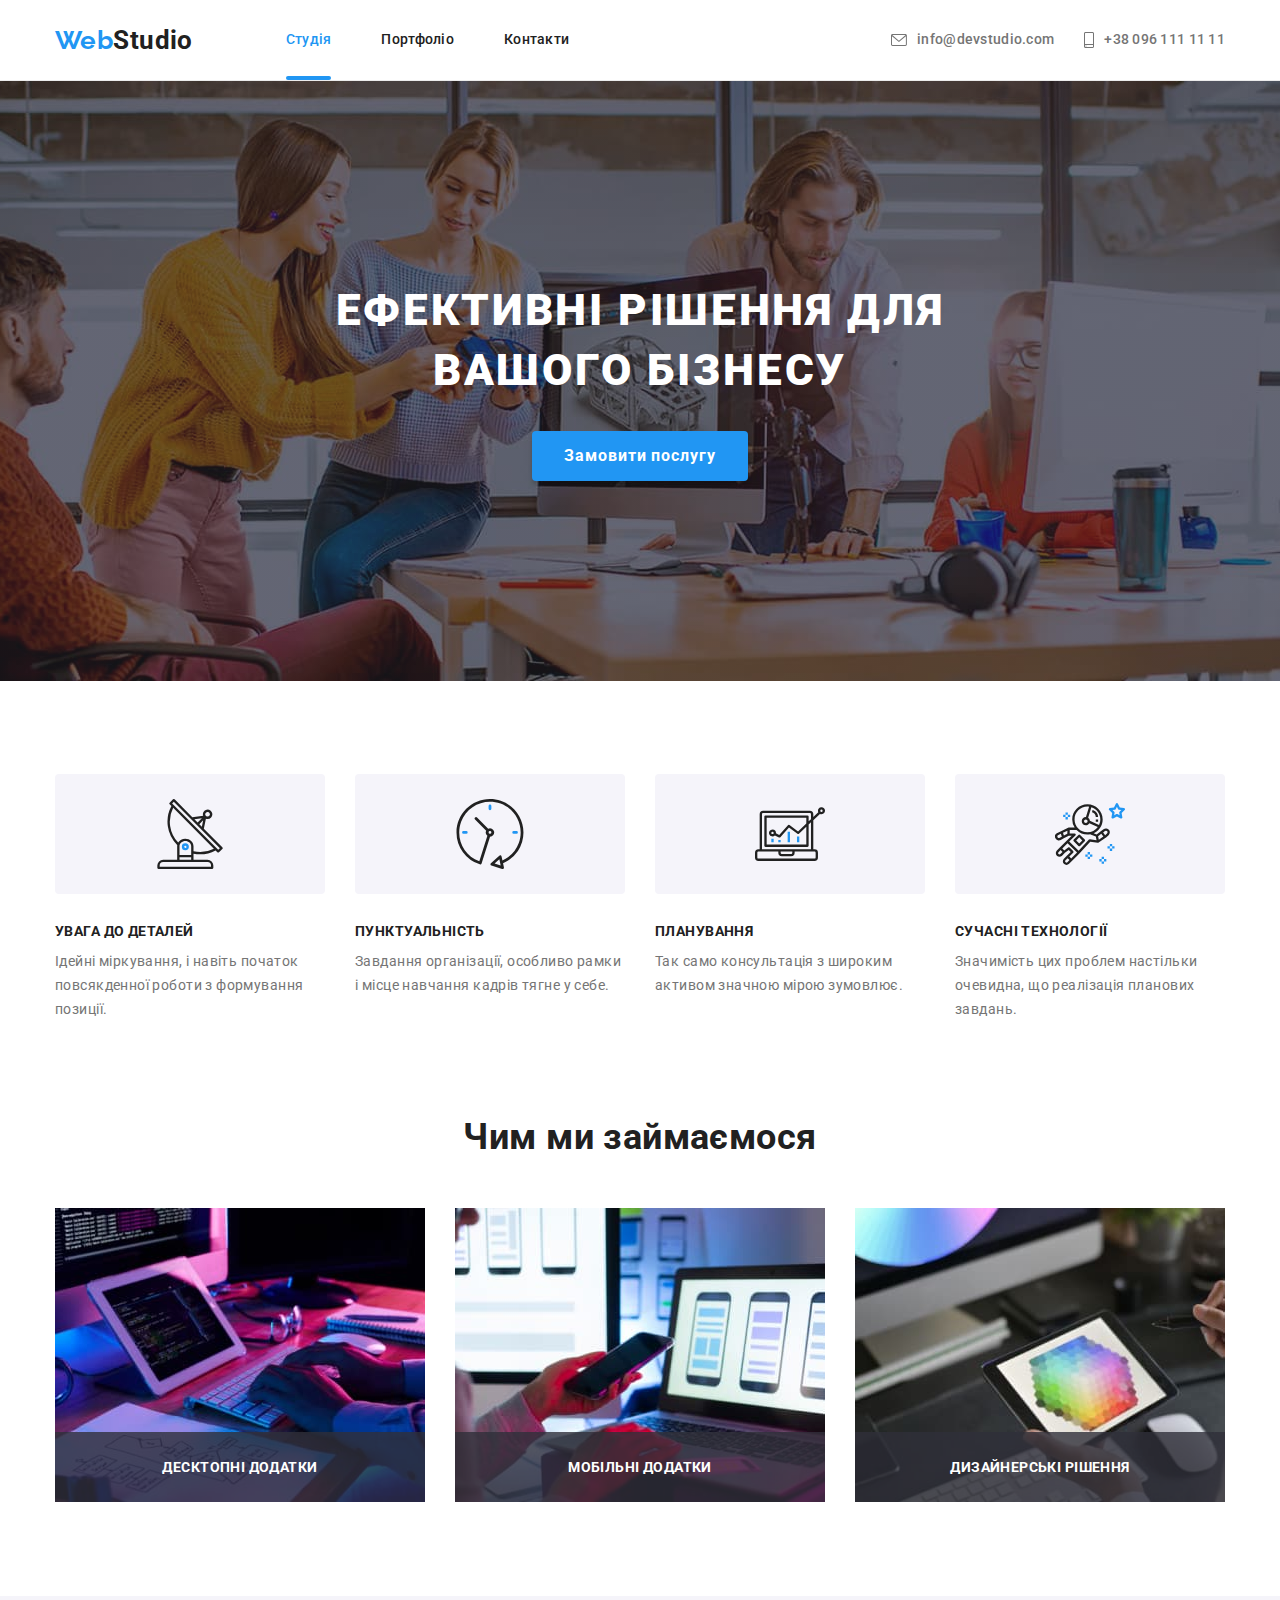
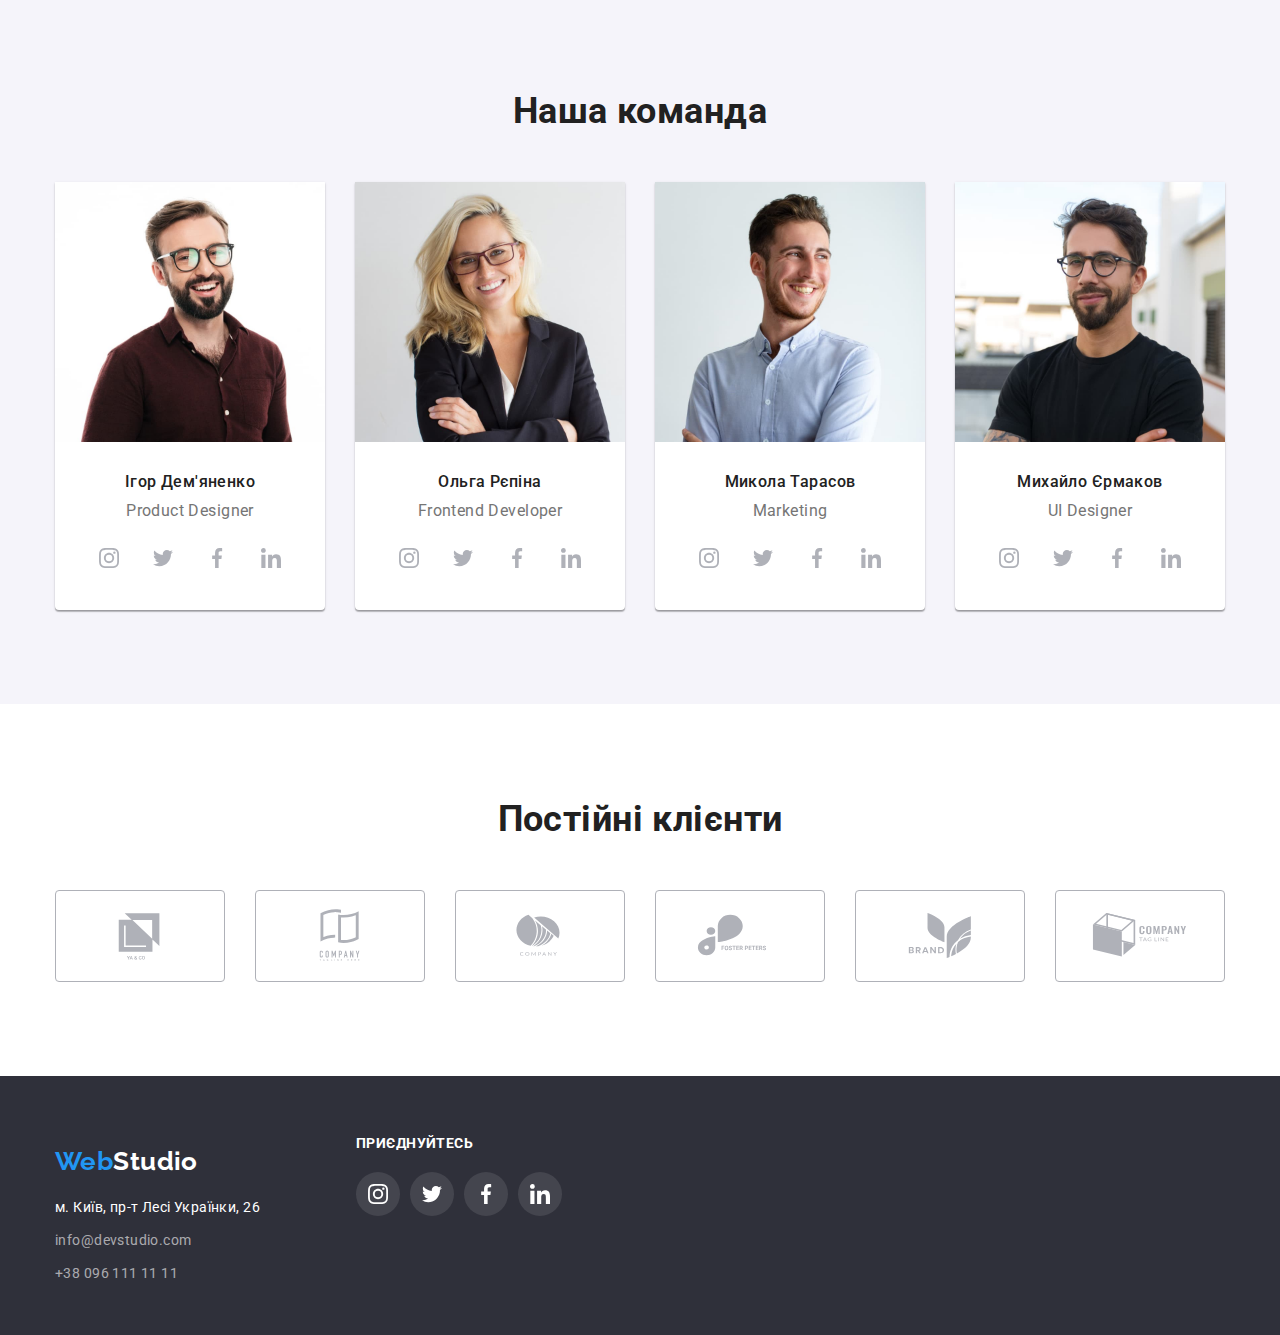
==== index.html @ 5a7eeaa9 "Initial commit" ====
<!DOCTYPE html>
<html lang="uk">

<head>
  <meta charset="UTF-8">
  <meta http-equiv="X-UA-Compatible" content="IE=edge">
  <meta name="viewport" content="width=device-width, initial-scale=1.0">
  <title>Студія</title>
  <!-- Font style -->
  <link rel="preconnect" href="https://fonts.googleapis.com">
  <link rel="preconnect" href="https://fonts.gstatic.com" crossorigin>
  <link href="https://fonts.googleapis.com/css2?family=Raleway:wght@700&family=Roboto:wght@400;500;700;900&display=swap"
    rel="stylesheet">
  <!-- Modern-normolize -->
  <link rel="stylesheet" href="https://cdnjs.cloudflare.com/ajax/libs/modern-normalize/1.1.0/modern-normalize.css"
    integrity="sha512-Y0MM+V6ymRKN2zStTqzQ227DWhhp4Mzdo6gnlRnuaNCbc+YN/ZH0sBCLTM4M0oSy9c9VKiCvd4Jk44aCLrNS5Q=="
    crossorigin="anonymous" referrerpolicy="no-referrer" />
  <link rel="stylesheet" href="https://cdnjs.cloudflare.com/ajax/libs/modern-normalize/1.1.0/modern-normalize.min.css"
    integrity="sha512-wpPYUAdjBVSE4KJnH1VR1HeZfpl1ub8YT/NKx4PuQ5NmX2tKuGu6U/JRp5y+Y8XG2tV+wKQpNHVUX03MfMFn9Q=="
    crossorigin="anonymous" referrerpolicy="no-referrer" />

  <!-- Custom styles -->
  <link rel="stylesheet" href="./css/styles.css">
</head>

<body>
  <!-- HEADER -->
    <header class="header border">
      <div class="container nav">
        <a class="logo" href=""><span class="logo-header">Web</span>Studio</a>
        <nav class="nav-item">
         <ul class="site-nav list">
            <li class="menu-item">
              <a href="" class="link current menu-link">Студія</a>
            </li>
            <li>
              <a href="./portfolio.html" class="link">Портфоліо</a>
            </li>
            <li>
              <a href="" class="link">Контакти</a>
            </li>
         </ul>
        </nav>

        <a class="e-mail-nav" href="mailto:fo@devstudio.com">
          <svg class="icon-header" width="16px" height="12px">
            <use href="./images/icons.svg#icon-envelope"></use>
          </svg>
          info@devstudio.com
        </a>
        
        <a class="tel-nav" href="tel:+380961111111">
          <svg class="icon-header" width="10px" height="16px">
            <use href="./images/icons.svg#icon-smartphone"></use>
          </svg>
          +38 096 111 11 11
        </a>
      </div>
    </header>

  <!-- MAIN -->
  <main>
    <section class="hero overlay">
      <div class="container">
        <h1 class="hero-header">Ефективні рішення для вашого бізнесу</h1>
        <button class="hero-button" type="button" data-modal-open>Замовити послугу</button>
      </div>
    </section>

  <!-- Benefits -->
    <section class="benefits">
        <div class="container">
          <h2 class="visually-hidden">Переваги</h2>
          <ul class="list benefits-item">
            <li>
              <div class="icon-background">
              <svg width="70px" height="70px">
                <use href="./images/icons.svg#icon-antenna"></use>
              </svg>
              </div>
              <h3 class="benefits-title">УВАГА ДО ДЕТАЛЕЙ</h3>
              <p class="benefits-text">Ідейні міркування, і навіть початок повсякденної роботи з формування позиції.</p>
            </li>
            <li>
              <div class="icon-background">
              <svg width="70px" height="70px">
                <use href="./images/icons.svg#icon-clock"></use>
              </svg>
              </div>
              <h3 class="benefits-title">ПУНКТУАЛЬНІСТЬ</h3>
              <p class="benefits-text">Завдання організації, особливо рамки і місце навчання кадрів тягне у себе.</p>
            </li>
            <li>
              <div class="icon-background">
              <svg width="70px" height="70px">
                <use href="./images/icons.svg#icon-diagram"></use>
              </svg>
              </div>
              <h3 class="benefits-title">ПЛАНУВАННЯ</h3>
              <p class="benefits-text">Так само консультація з широким активом значною мірою зумовлює.</p>
            </li>
            <li>
              <div class="icon-background">
              <svg width="70px" height="70px">
                <use href="./images/icons.svg#icon-astronaut"></use>
              </svg>
              </div>
              <h3 class="benefits-title">СУЧАСНІ ТЕХНОЛОГІЇ</h3>
              <p class="benefits-text">Значимість цих проблем настільки очевидна, що реалізація планових завдань.</p>
            </li>
          </ul>
        </div>
    </section>

     <!-- Work -->
      <section class="work">
        <div class="container">
          <h2 class="work-title">Чим ми займаємося</h2>
          <ul class="list work-img">
            <li class="owerlay">
              <img class="item" src="./images/box/box1.jpg" alt="розробка" width="370" height="294">
              <div class="work-owerlay">
                <p class="work-owerlay-text">Десктопні додатки</p>
              </div>
            </li>
            <li class="owerlay">
              <img class="item" src="./images/box/box2.jpg" alt="універсальність" width="370" height="294">
              <div class="work-owerlay">
                <p class="work-owerlay-text">Мобільні додатки</p>
              </div>
            </li>
            <li class="owerlay">
              <img class="item" src="./images/box/box3.jpg" alt="дизайн" width="370" height="294">
              <div class="work-owerlay">
                <p class="work-owerlay-text">Дизайнерські рішення</p>
              </div>
            </li>
          </ul>
        </div>
      </section>

      <!-- Team -->
      <section class="team">
        <div class="container">
          <h2 class="team-title">Наша команда</h2>
          <ul class="list teams">
            <li class="team-border">
              <img src="./images/team/igor.jpg" alt="ігор" width="270" height="260" />
                <div class="team-text">
                  <h3 class="team-name">Ігор Дем'яненко</h3>
                  <p lang="en" class="team-profession">Product Designer</p>
                    <ul class="list team-links">
                      <li class="social-item">
                        <a class="social-link" href="http://instagram.com" target="_blank" rel="noopener noreferrer" aria-label="інстаграм іконка">
                          <svg class="icon-team" width="20px" height="20px">
                            <use href="./images/icons.svg#icon-instagram"></use>
                          </svg>
                        </a>
                      </li>
                      <li class="social-item">
                        <a class="social-link" href="http://twitter.com" target="_blank" rel="noopener noreferrer"
                      aria-label="твіттер іконка">
                          <svg class="icon-team" width="20px" height="20px">
                            <use href="./images/icons.svg#icon-twitter"></use>
                          </svg>
                        </a>
                      </li>
                      <li class="social-item">
                       <a class="social-link" href="http://facebook.com" target="_blank" rel="noopener noreferrer"
                      aria-label="фейсбук іконка">
                          <svg class="icon-team" width="20px" height="20px">
                            <use href="./images/icons.svg#icon-facebook"></use>
                          </svg>
                        </a>
                      </li>
                      <li class="social-item">
                        <a class="social-link" href="http://linkedin" target="_blank" rel="noopener noreferrer"
                      aria-label="лінкедін іконка">
                          <svg class="icon-team" width="20px" height="20px">
                            <use href="./images/icons.svg#icon-linkedin"></use>
                          </svg>
                        </a>
                      </li>
                    </ul>
                </div>
            </li>
            <li class="team-border">
              <img src="./images/team/olga.jpg" alt="ольга" width="270" height="260" />
              <div class="team-text">
                <h3 class="team-name">Ольга Рєпіна</h3>
                <p lang="en" class="team-profession">Frontend Developer</p>
                <ul class="list team-links">
                  <li class="social-item">
                    <a class="social-link" href="http://instagram.com" target="_blank" rel="noopener noreferrer"
                    aria-label="інстаграм іконка">
                      <svg class="icon-team" width="20px" height="20px">
                        <use href="./images/icons.svg#icon-instagram"></use>
                      </svg>
                    </a>
                  </li>
                  <li class="social-item">
                    <a class="social-link" href="http://twitter.com" target="_blank" rel="noopener noreferrer"
                    aria-label="твіттер іконка">
                      <svg class="icon-team" width="20px" height="20px">
                        <use href="./images/icons.svg#icon-twitter"></use>
                      </svg>
                    </a>
                  </li>
                  <li class="social-item">
                    <a class="social-link" href="http://facebook.com" target="_blank" rel="noopener noreferrer"
                    aria-label="фейсбук іконка">
                      <svg class="icon-team" width="20px" height="20px">
                        <use href="./images/icons.svg#icon-facebook"></use>
                      </svg>
                    </a>
                  </li>
                  <li class="social-item">
                    <a class="social-link" href="http://linkedin" target="_blank" rel="noopener noreferrer"
                    aria-label="лінкедін іконка">
                      <svg class="icon-team" width="20px" height="20px">
                        <use href="./images/icons.svg#icon-linkedin"></use>
                      </svg>
                    </a>
                  </li>
                </ul>
              </div>
            </li>
            <li class="team-border">
              <img src="./images/team/mukola.jpg" alt="микола" width="270" height="260" />
              <div class="team-text">
                <h3 class="team-name">Микола Тарасов</h3>
                <p lang="en" class="team-profession">Marketing</p>
                <ul class="list team-links">
                  <li class="social-item">
                    <a class="social-link" href="http://instagram.com" target="_blank" rel="noopener noreferrer"
                    aria-label="інстаграм іконка">
                      <svg class="icon-team" width="20px" height="20px">
                        <use href="./images/icons.svg#icon-instagram"></use>
                      </svg>
                    </a>
                  </li>
                  <li class="social-item">
                    <a class="social-link" href="http://twitter.com" target="_blank" rel="noopener noreferrer"
                    aria-label="твіттер іконка">
                      <svg class="icon-team" width="20px" height="20px">
                        <use href="./images/icons.svg#icon-twitter"></use>
                      </svg>
                    </a>
                  </li>
                  <li class="social-item">
                    <a class="social-link" href="http://facebook.com" target="_blank" rel="noopener noreferrer"
                    aria-label="фейсбук іконка">
                      <svg class="icon-team" width="20px" height="20px">
                        <use href="./images/icons.svg#icon-facebook"></use>
                      </svg>
                    </a>
                  </li>
                  <li class="social-item">
                    <a class="social-link" href="http://linkedin" target="_blank" rel="noopener noreferrer"
                    aria-label="лінкедін іконка">
                      <svg class="icon-team" width="20px" height="20px">
                        <use href="./images/icons.svg#icon-linkedin"></use>
                      </svg>
                    </a>
                  </li>
                </ul>
              </div>
            </li>
            <li class="team-border">
              <img src="./images/team/muhaylo.jpg" alt="михайло" width="270" height="260" />
              <div class="team-text">
                <h3 class="team-name">Михайло Єрмаков</h3>
                <p lang="en" class="team-profession">UI Designer</p>
                <ul class="list team-links">
                  <li class="social-item">
                    <a class="social-link" href="http://instagram.com" target="_blank" rel="noopener noreferrer"
                    aria-label="інстаграм іконка">
                      <svg class="icon-team" width="20px" height="20px">
                        <use href="./images/icons.svg#icon-instagram"></use>
                      </svg>
                    </a>
                  </li>
                  <li class="social-item">
                    <a class="social-link" href="http://twitter.com" target="_blank" rel="noopener noreferrer"
                    aria-label="твіттер іконка">
                      <svg class="icon-team" width="20px" height="20px">
                        <use href="./images/icons.svg#icon-twitter"></use>
                      </svg>
                    </a>
                  </li>
                  <li class="social-item">
                    <a class="social-link" href="http://facebook.com" target="_blank" rel="noopener noreferrer"
                    aria-label="фейсбук іконка">
                      <svg class="icon-team" width="20px" height="20px">
                        <use href="./images/icons.svg#icon-facebook"></use>
                      </svg>
                    </a>
                  </li>
                  <li class="social-item">
                    <a class="social-link" href="http://linkedin" target="_blank" rel="noopener noreferrer"
                    aria-label="лінкедін іконка">
                      <svg class="icon-team" width="20px" height="20px">
                        <use href="./images/icons.svg#icon-linkedin"></use>
                      </svg>
                    </a>
                  </li>
                </ul>
              </div>
            </li>
          </ul>
        </div>
      </section>

      <!-- Clients -->
      <section class="clients">
        <div class="container">
          <h2 class="clients-title">Постійні клієнти</h2>
          <ul class="list clients-list">
            <li class="clients-item">
              <a class="client-link" href="">
              <svg class="clients-icon" width="106px" height="60px">
                <use href="./images/icons.svg#icon-ya"></use>
              </svg>
              </a>
            </li>
            <li class="clients-item">
              <a class="client-link" href="">
              <svg class="clients-icon" width="106px" height="60px">
                <use href="./images/icons.svg#icon-companytagline"></use>
              </svg>
              </a>
            </li>
            <li class="clients-item">
              <a class="client-link" href="">
              <svg class="clients-icon" width="106px" height="60px">
                <use href="./images/icons.svg#icon-company"></use>
              </svg>
              </a>
            </li>
            <li class="clients-item">
              <a class="client-link" href="">
                <svg class="clients-icon" width="106px" height="60px">
                  <use href="./images/icons.svg#icon-foster"></use>
              </svg>
              </a>
            </li>
            <li class="clients-item">
              <a class="client-link" href="">
              <svg class="clients-icon" width="106px" height="60px">
                <use href="./images/icons.svg#icon-brand"></use>
              </svg>
              </a>
            </li>
            <li class="clients-item">
              <a class="client-link" href="">
              <svg class="clients-icon" width="106px" height="60px">
                <use href="./images/icons.svg#icon-companytag"></use>
              </svg>
              </a>
            </li>
          </ul>
        </div>
      </section>
  </main>

  <!-- FOOTER -->
  <footer class="address">
    <div class="container footer">

    <section>
      <h2 class="visually-hidden">Адреса</h2>
      <div class="logotip-footer">
        <a class="logo-address" href=""><span class="logo-footer">Web</span>Studio</a>
      </div>
      <address>
        <ul class="list">
          <li class="adress-item"><a class="adress-footer" href="https://goo.gl/maps/XQmPCepcNbJXL68EA" target="_blank"
              rel="noopener noreffer npfollow">м. Київ,
              пр-т Лесі Українки, 26</a></li>
          <li class="adress-item"><a class="address-mail" href="mailto:fo@devstudio.com">info@devstudio.com</a>
          </li>
          <li class="adress-item"><a class="address-tel" href="tel:+380961111111">+38 096 111 11 11</a></li>
        </ul>
      </address>
    </section>

    <section >
      <div class="social-footer">
        <h2 class="section-name">приєднуйтесь</h2>
        <ul class="list social">
          <li>
            <a class="icon-footer" href="http://instagram.com" target="_blank" rel="noopener noreferrer"
                    aria-label="інстаграм іконка">
              <svg width="20px" height="20px">
                <use href="./images/icons.svg#icon-instagram"></use>
              </svg>
            </a>
          </li>
          
          <li>
            <a class="icon-footer" href="http://twitter.com" target="_blank" rel="noopener noreferrer"
              aria-label="твіттер іконка">
              <svg width="20px" height="20px">
                <use href="./images/icons.svg#icon-twitter"></use>
              </svg>
            </a>
          </li>

          <li>
            <a class="icon-footer" href="http://facebook.com" target="_blank" rel="noopener noreferrer"
              aria-label="фейсбук іконка">
              <svg width="20px" height="20px">
                <use href="./images/icons.svg#icon-facebook"></use>
              </svg>
            </a>
          </li>

          <li>
            <a class="icon-footer" href="http://linkedin" target="_blank" rel="noopener noreferrer" aria-label="лінкедін іконка">
              <svg width="20px" height="20px">
                <use href="./images/icons.svg#icon-linkedin"></use>
              </svg>
            </a>
          </li>

        </ul>
      </div>
    </section>

    </div>
  </footer>

 <!-- Modal window -->
 <div class="backdrop is-hidden" data-modal>
  <div class="modal">
    <button class="modal-buttom" data-modal-close>
      <svg class="modal-item"  width="18px" height="18px">
        <use href="./images/icons.svg#icon-close"></use>
      </svg>
    </button>
  </div>
 </div>

 <script src="./js/modal.js"></script>

</body>

</html>
---- css/styles.css ----
:root {
    --primary-text-color: #212121;
    --text-color: #757575;
    --accent-color: #2196F3;
    --primary-white-color: #FFFFFF;
    --logo-color-black: #000000;
    --backgound-grey: #2F303A;
    --background-lightgrey: #F5F4FA;
    --fill-icon: #AFB1B8;

    --timing-function: cubic-bezier(0.4, 0, 0.2, 1);

}

body {
    color: var(--primary-text-color);
    background-color: var(--primary-white-color);
    font-family: Roboto, sans-serif;
    font-size: 14px;
    letter-spacing: 0.03em;
    
}

/* основной цвет #212121*/
/* вспомогательный цвет #757575 */
/* синий #2196F3 */
/* белый #FFFFFF */

/* -----for all----- */
.list {
    list-style: none;
    padding: 0;
    margin: 0;
}

img {
    display: block;
    max-width: 100%;
    height: auto;
}

.container {
    margin-left: auto;
    margin-right: auto;
    padding-left: 15px;
    padding-right: 15px;
    width: 1200px;

    /* background-color: blueviolet; */
    /* outline: 2px solid tomato; */
}

/*--Header site--*/

.border {
    border: 1px solid #ECECEC;
    border-top: 0;
    border-right: 0;
    border-left: 0;
}

.nav {
    display: flex;
    align-items: center;
    padding-top: 0;
    padding-bottom: 0;
}

.logo {
    margin-right: 93px;

    color: var(--logo-color-black) font-family: Raleway, sans-serif;
    font-weight: 700;
    font-size: 26px;
    line-height: 1.11;
    text-decoration: none;

    transition: color 250ms var(--timing-function);
}

.logo-header {
    color: var(--accent-color);
    font-family: Raleway, sans-serif;
}


.logo:hover,
.logo:focus {
    color: var(--accent-color);
}

/* menu nav */

.nav-item {
    margin-right: auto;
}

.site-nav .link {
    display: block;
    padding-top: 32px;
    padding-bottom: 32px;

    color: var(--primary-text-color);
    font-weight: 500;
    line-height: 1.14;
    letter-spacing: 0.02em;
    text-decoration: none;
}

.menu-item {
    position: relative;
}

.menu-link::after {
    content: "";
    position: absolute;
    left: 0;
    bottom: 0;
    
    width: 100%;
    height: 4px;
    border-radius: 2px;
    background-color: var(--accent-color);
}

.site-nav {
    display: flex;
    align-items: center;
    gap: 50px;
}

.site-nav .link.current {
    color: var(--accent-color);
    /* transition: color 1000ms var(--timing-function); */
}

.link {
    transition: color 250ms var(--timing-function);
}

.site-nav .link:hover,
.site-nav .link:focus {
    color: var(--accent-color);
}

.icon-header {
    fill: currentColor;
}

.e-mail-nav,
.tel-nav {
    display: flex;
    align-items: center;
    padding-top: 32px;
    padding-bottom: 32px;
    gap: 10px;

    color: var(--text-color);
    font-weight: 500;
    line-height: 1.14;
    letter-spacing: 0.02em;
    text-decoration: none;  

    transition: color 250ms var(--timing-function);
}

.e-mail-nav {
    margin-right: 30px;
}

.e-mail-nav:hover,
.e-mail-nav:focus,
.tel-nav:hover,
.tel-nav:focus {
    color: var(--accent-color);
}

/* -- Main site */

/* Hero */

.hero{
    padding: 200px 15px;
    background-color: var(--backgound-grey);
}

.overlay {
    height: 600px;
    max-width: 1600px;
    margin-left: auto;
    margin-right: auto;

    background-image: linear-gradient(rgba(47, 48, 58, 0.4), rgba(47, 48, 58, 0.4)), url(../images/hero.jpg);
    background-repeat: no-repeat;
    background-position: center;
    background-size: cover;
}

.hero-header {
    margin: auto;
    margin-bottom: 30px;
    text-align: center;
    width: 696px;

    color: var(--primary-white-color);
    font-weight: 900;
    font-size: 44px;
    line-height: 1.36;
    letter-spacing: 0.06em;
    text-transform: uppercase;
}

.hero-button {
    border-radius: 4px;
    padding: 10px 32px;
    box-shadow: 0px 4px 4px rgba(0, 0, 0, 0.15);
    border: none;
    margin: auto;
    /* border: 1px solid transparent; */

    background-color: var(--accent-color);
    color: var(--primary-white-color);
    font-family: inherit;
    font-weight: 700;
    font-size: 16px;
    line-height: 1.88;
    display: flex;
    align-items: center;
    text-align: center;
    letter-spacing: 0.06em;
    cursor: pointer;
}

/* Modal window */
.backdrop {
    position: fixed;
    top: 0;
    z-index: 1;

    width: 100%;
    height: 100%;
    background-color: rgba(0, 0, 0, 0.2);

    transition: opacity 250ms var(--timing-function), visibility 250ms var(--timing-function);
}

.backdrop.is-hidden {
    opacity: 0;
    visibility: hidden;
    pointer-events: none;
}

.modal {
    position: absolute;
    top: 50%;
    left: 50%;
    transform: translate(-50%, -50%);

    width: 528px;
    min-height: 581px;
    background-color: var(--primary-white-color);
    box-shadow: 0px 1px 3px rgba(0, 0, 0, 0.12), 0px 1px 1px rgba(0, 0, 0, 0.14), 0px 2px 1px rgba(0, 0, 0, 0.2);
    border-radius: 4px;

    transition: transform 250ms var(--timing-function), opacity 250ms var(--timing-function);
}

.backdrop.is-hidden .modal {
    opacity: 0;
    transform: scale(0.75);
}

.modal-buttom {
    position: absolute;
    top: 8px;
    right: 8px;
    
    padding: 0;
    display: flex;
    align-items: center;
    justify-content: center;

    width: 30px;
    height: 30px;
    background-color: var(--primary-white-color);
    border-radius: 50%;
    border: 1px solid rgba(0, 0, 0, 0.1);
    cursor: pointer;
}

.modal-item {
    till: var(--logo-color-black);
} 

/* Benefits (Переваги) */

.benefits {
    padding-top: 94px;
    padding-bottom: 94px;
}

.visually-hidden {
    position: nabsolute;
    white-space: nowrap;
    width: 1px;
    height: 1px;
    overflow: hidden;
    border: 0;
    padding: 0;
    clip: rect(0 0 0 0);
    clip-path: inset(50%);
    margin: -1px;
}

.benefits-item {
    display: flex;
    gap: 30px;
}

.icon-background {
    display: flex;
    justify-content: center;
    align-items: center;

    margin-bottom: 30px;
    width: 270px;
    height: 120px;
    border-radius: 4px;
    background-color: var(--background-lightgrey); 
}

/* .benefits-item {
    flex-basis: calc((100% - 30px) / 4);
} */


.benefits-title {
    margin: 0;
    margin-bottom: 10px;

    line-height: 1.14;
    font-size: 14px;
    text-transform: uppercase;
    width: 270px;
}

.benefits-text {
    margin: 0;

    color: var(--text-color);
    line-height: 1.71;
}

/* Work and Team title */

.work {
    padding-bottom: 94px;
}

.work-title,
.team-title,
.clients-title {
    margin: 0;
    margin-bottom: 50px;

    font-size: 36px;
    line-height: 1.17;
    text-align: center;
}

.work-img {
    display: flex;
    gap: 30px;
}

.owerlay {
    position: relative;
}

.work-owerlay {
    position: absolute;
    bottom: 0;
    width: 100%;

    background: rgba(47, 48, 58, 0.8);
}

.work-owerlay-text {
    margin: 0;
    padding-top: 27px;
    padding-bottom: 27px;
    font-weight: 700;
    line-height: 16px;
    text-align: center;
    text-transform: uppercase;
    color: var(--primary-white-color);
}

/* Team */
.team {
    padding-top: 94px;
    padding-bottom: 94px;
    background-color: var(--background-lightgrey)
}

.teams {
    display: flex;
    gap: 30px;
}

.team-border {
    background-color: var(--primary-white-color);
    box-shadow: 0px 1px 3px rgba(0, 0, 0, 0.12), 0px 1px 1px rgba(0, 0, 0, 0.14), 0px 2px 1px rgba(0, 0, 0, 0.2);
    border-radius: 0px 0px 4px 4px;
}

.team-name {
    margin: 0;
    margin-bottom: 10px;

    font-weight: 500;
    font-size: 16px;
    line-height: 1.19;
    text-align: center;
}

.team-profession {
    margin: 0;
    margin-bottom: 16px;

    color: var(--text-color);
    font-size: 16px;
    line-height: 1.19;
    text-align: center;
}

.team-text {
    padding-top: 30px;
    padding-bottom: 30px;
}

.team-links {
    display: flex;
    justify-content: center;
    align-items: center;
    gap: 10px;
}

.social-link {
    display: flex;
    justify-content: center;
    align-items: center;
    width: 44px;
    height: 44px;
    border-radius: 50%;
    color: var(--fill-icon);

    transition: background-color 250ms var(--timing-function);
}

.icon-team {
    fill: currentColor;

    transition: fill 250ms var(--timing-function);
}

.social-item {
    width: 44px;
    height: 44px;
    border-radius: 50%;
}

.social-link:hover .icon-team,
.social-link:focus .icon-team,
.social-item:hover,
.social-item:focus,
.social-link:focus {
    background-color: var(--accent-color);
    fill: var(--primary-white-color);
}

/* --Cliens -- */

.clients {
    padding-top: 94px;
    padding-bottom: 94px;
}

.clients-list {
    display: flex;
    gap: 30px;
}

.client-link {
    display: flex;
    justify-content: center;
    align-items: center;

    border: 1px solid var(--fill-icon);
    border-radius: 4px;
    width: 170px;
    height: 92px; 
    
    transition: border-color 250ms var(--timing-function);
}

.clients-icon {
    fill: var(--fill-icon);

    transition: fill 250ms var(--timing-function);
}

.client-link:hover .clients-icon,
.client-link:hover,
.client-link:focus .clients-icon,
.client-link:focus {
    fill: var(--accent-color);
    border-color: var(--accent-color);
}

/* --Footer-- */
.address {
    padding-top: 60px;
    padding-bottom: 60px;

    background-color: var(--backgound-grey);
}

.footer {
    display: flex;
    height: 139px;
    align-items: baseline;
}

.logotip-footer {
    margin-bottom: 20px;
    width: 231px;
    margin-right: 70px;
}

.logo-address,
.logo-footer {
    margin: 0;

    color: var(--primary-white-color);
    font-family: Raleway, sans-serif;
    font-weight: 700;
    font-size: 26px;
    line-height: 1.11;
    text-decoration: none;

    transition: color 250ms var(--timing-function);
}

.logo-footer {
    color: var(--accent-color);
}

.logo-address:hover,
.logo-address:focus {
    color: var(--accent-color);
}

.adress-footer {
    margin-bottom: 20px;
}

.adress-footer {
    color: var(--primary-white-color);
    font-style: normal;

    line-height: 1.71;
    text-decoration: none;

    transition: color 250ms var(--timing-function);
}

.adress-footer:hover,
.adress-footer:focus {
    color: var(--accent-color);
}

.address-mail,
.address-tel {
    color: rgba(255, 255, 255, 0.6);
    font-style: normal;
    text-decoration: none;
    line-height: 1.71;

    transition: color 250ms var(--timing-function);
}

.address-mail:hover,
.address-mail:focus,
.address-tel:hover,
.address-tel:focus {
    color: var(--accent-color);
}

.adress-item:not(:last-child) {
    margin-bottom: 9px;
}

.social-footer {
    width: 206px;
    height: 80px;  
}

.section-name {
    margin-top: 0;
    margin-bottom: 20px;
    font-weight: 700;
    font-size: 14px;
    line-height: 1.14;
    text-transform: uppercase;

    color: var(--primary-white-color);
}

.social {
    display: flex;
    gap: 10px;
}

.icon-footer {
    display: flex;
    justify-content: center;
    align-items: center;
    fill: var(--primary-white-color);
    width: 44px;
    height: 44px;
    background-color: rgba(255, 255, 255, 0.1);
    border-radius: 50%;

    transition: background-color 250ms var(--timing-function);
}



.icon-footer:hover,
.icon-footer:focus {
    background-color: var(--accent-color);
}

/* -- Portfolio -- */
.portfolio {
    padding-top: 94px;
    padding-bottom: 94px;
}

.nav-button {
    display: flex;
    justify-content: center;
    gap: 8px;
    margin-bottom: 50px;
}

.portfolio-button {
    border-radius: 4px;
    /* border: 1px solid transparent; */
    border: none;

    background-color: var(--background-lightgrey);
    font-family: inherit;
    font-weight: 500;
    font-size: 16px;
    line-height: 1.62;
    text-align: center;
    cursor: pointer;
    padding-top: 6px;
    padding-right: 22px;
    padding-bottom: 6px;
    padding-left: 22px;

    transition: background-color 250ms var(--timing-function), box-shadow 250ms var(--timing-function), color 250ms var(--timing-function);
}

.all {
    padding-right: 25px;
    padding-left: 25px;
}

.portfolio-button:hover,
.portfolio-button:focus {
    background-color: var(--accent-color);
    box-shadow: 0px 4px 4px rgba(0, 0, 0, 0.25);
    color: var(--primary-white-color);

}

/* -- Gallery -- */

.gallery {
    display: flex;
    flex-wrap: wrap;
    gap: 30px;
}

.gallery-item {
    flex-basis: calc((100% - 60px) / 3);

    transition: box-shadow 250ms var(--timing-function);
}

.thumb {
    position: relative;
    overflow: hidden;
}

.owerlay-card {
    position: absolute;
    top: 0;
    right: 0;

    width: 100%;
    height: 100%;
    background-color: var(--accent-color);
    opacity: 0.9;
    padding: 63px 24px;
    font-size: 18px;
    line-height: 1.56;
    color: var(--primary-white-color);

    display: flex;
    align-items: center;

    transform: translateY(100%);
    transition: transform 250ms var(--timing-function);

    user-select: none;
}

.gallery-item:hover .owerlay-card {
    transform: translateY(0);
}

.gallery-item:hover,
.gallery-item:focus {
    box-shadow: 0px 1px 1px rgba(0, 0, 0, 0.12), 0px 4px 4px rgba(0, 0, 0, 0.06), 1px 4px 6px rgba(0, 0, 0, 0.16);
}

.portfolio-title {
    margin: 0;
    margin-bottom: 4px;

    font-size: 18px;
    line-height: 2;
    letter-spacing: 0.06em;
}

.portfolio-tex {
    margin: 0;

    color: var(--text-color);
    font-size: 16px;
    line-height: 1.88;
}

.gallery-border {
    background: var(--primary-white-color);
    border: 1px solid #EEEEEE;
    border-top: 0;
    padding-top: 20px;
    padding-left: 24px;
    padding-bottom: 20px;
    padding-right: 24px;
}
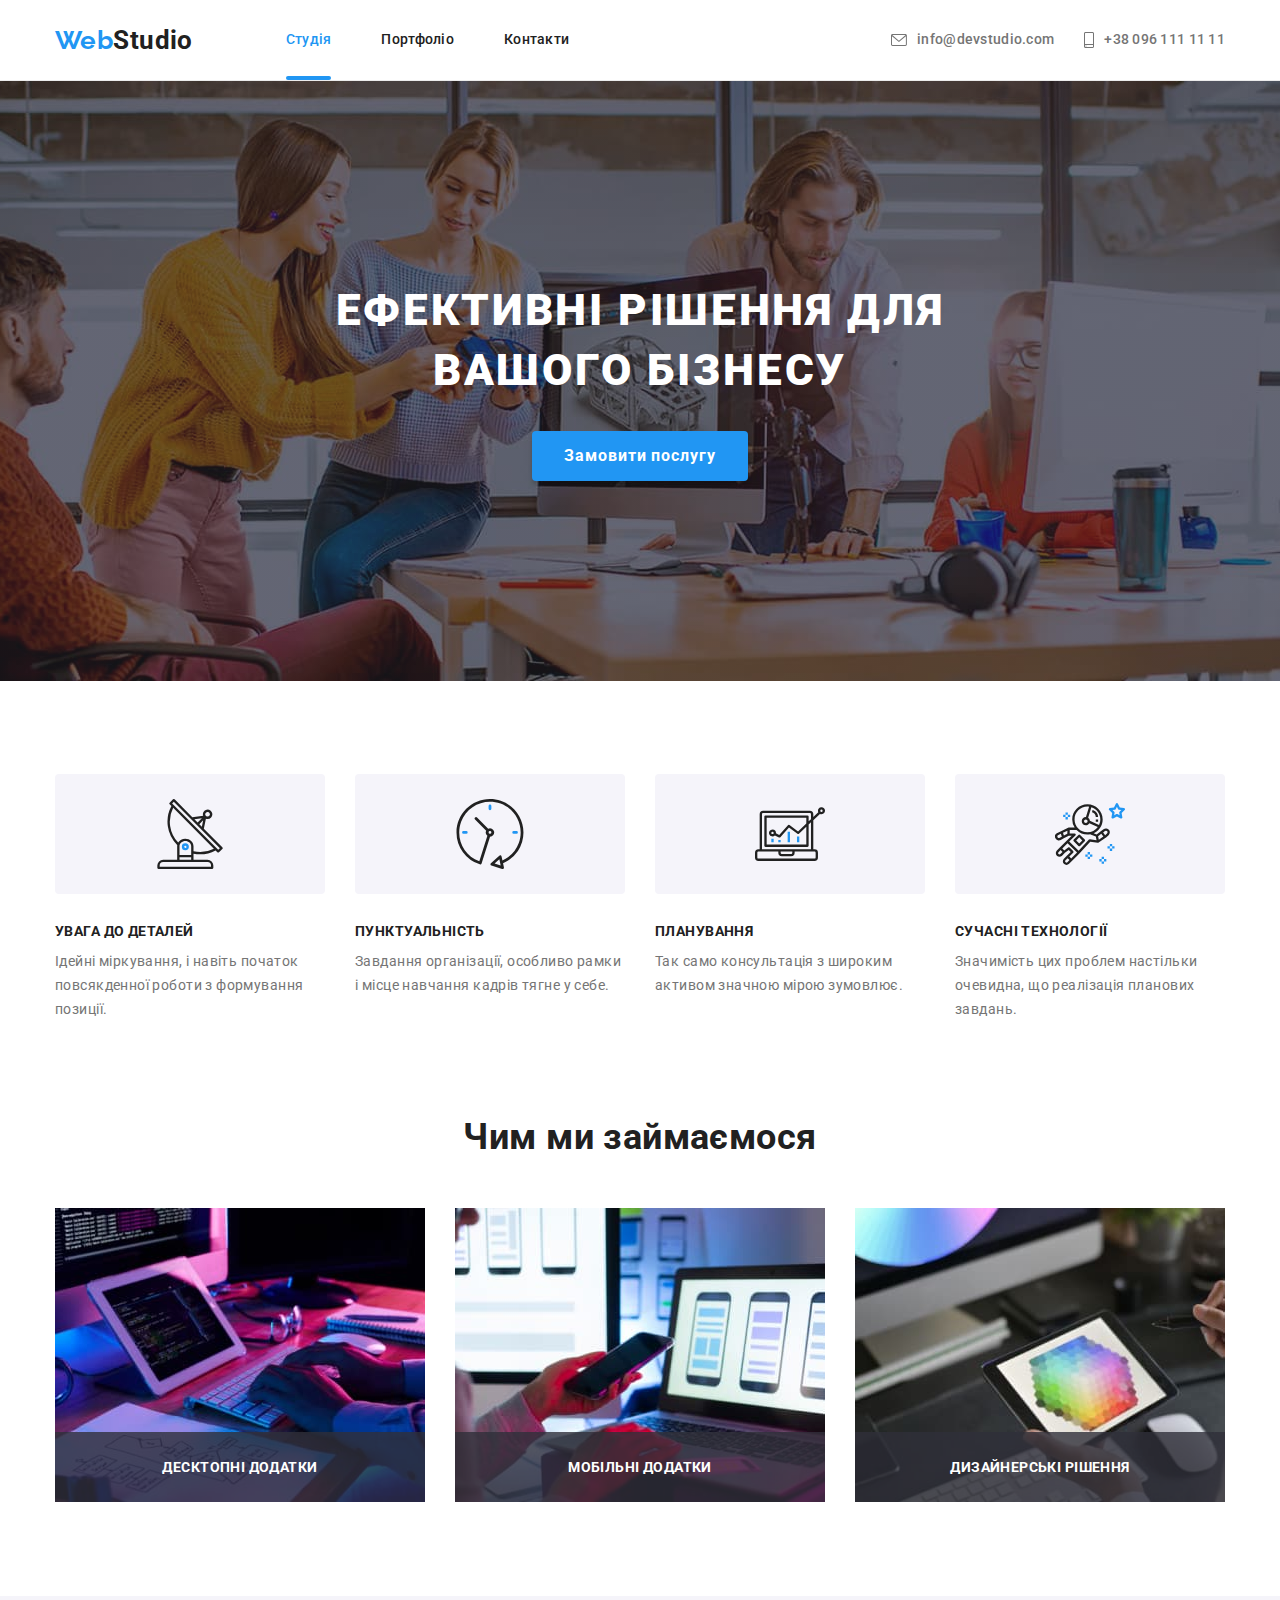
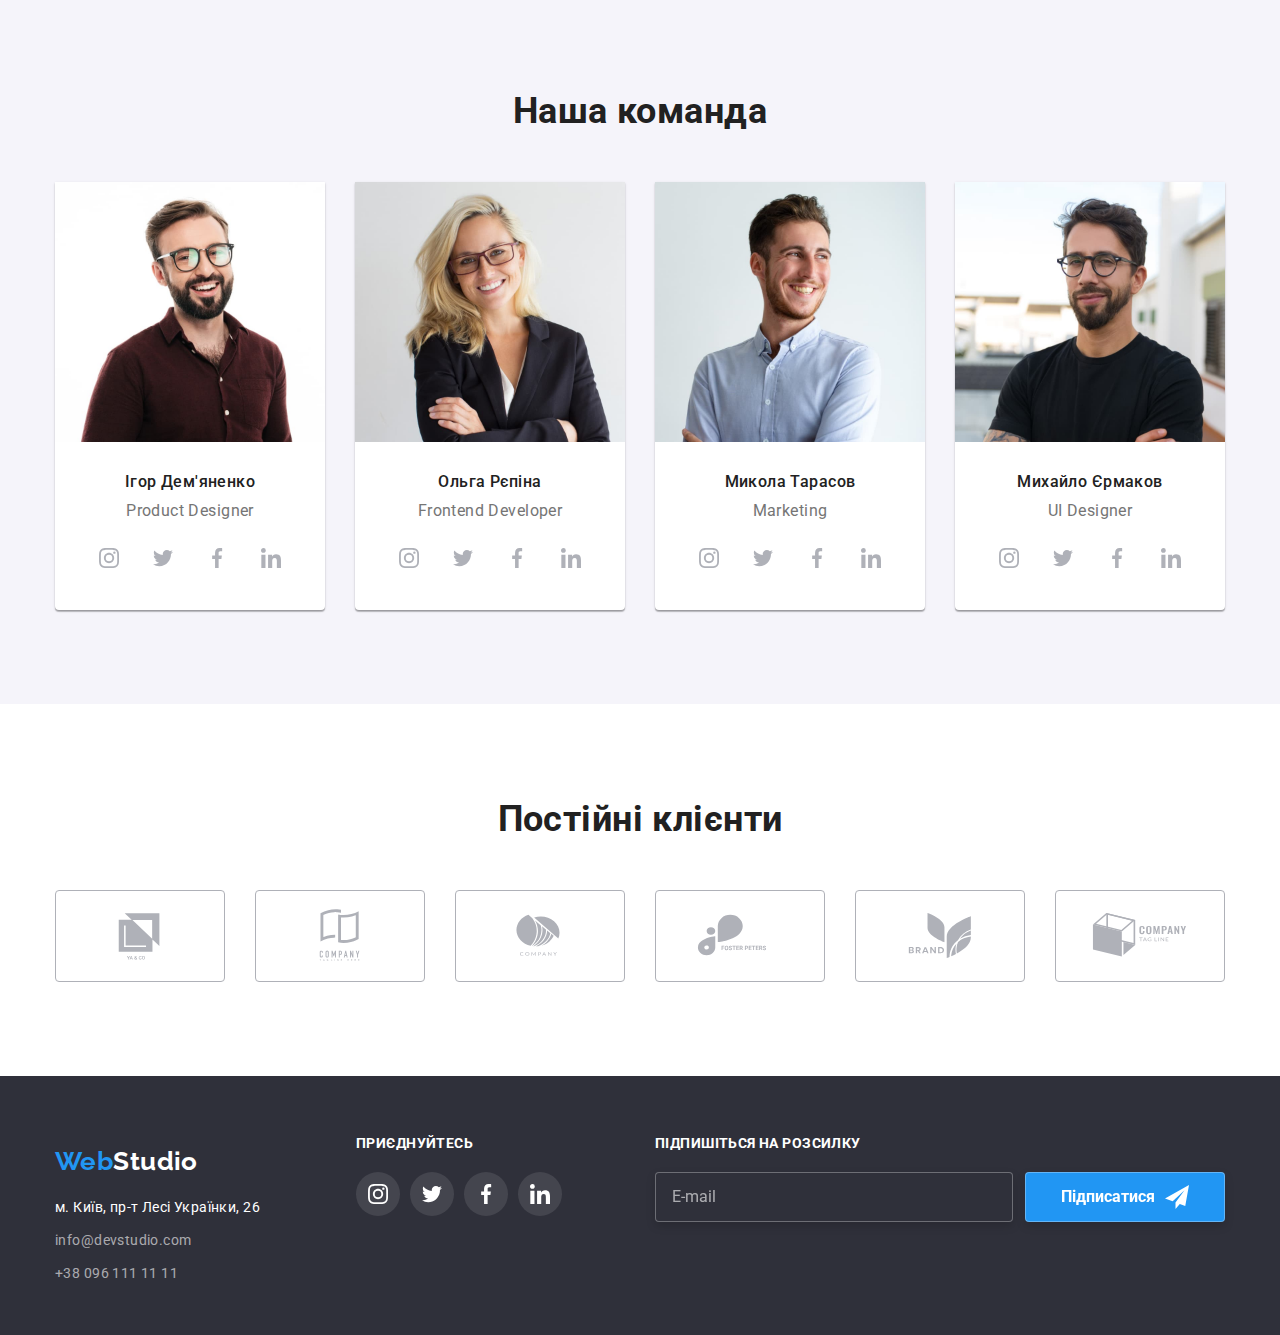
==== commit d6c32865: "hw6 f" ====
--- a/index.html
+++ b/index.html
@@ -365,9 +365,9 @@
 
   <!-- FOOTER -->
   <footer class="address">
-    <div class="container footer">
-
-    <section>
+    <section class="container footer">
+
+    <div>
       <h2 class="visually-hidden">Адреса</h2>
       <div class="logotip-footer">
         <a class="logo-address" href=""><span class="logo-footer">Web</span>Studio</a>
@@ -382,10 +382,9 @@
           <li class="adress-item"><a class="address-tel" href="tel:+380961111111">+38 096 111 11 11</a></li>
         </ul>
       </address>
-    </section>
-
-    <section >
-      <div class="social-footer">
+    </div>
+
+    <div class="social-footer">
         <h2 class="section-name">приєднуйтесь</h2>
         <ul class="list social">
           <li>
@@ -424,10 +423,23 @@
           </li>
 
         </ul>
-      </div>
+    </div>
+
+    <div>
+      <h2 class="section-name">Підпишіться на розсилку</h2>
+      <form class="footer-form">
+        <label>
+        <input class="label-footer" type="email" required placeholder="E-mail">
+        </label>
+        <button class="footer-button"  type="submit">Підписатися
+          <svg class="subscribe" width="24px" height="24px">
+            <use href="./images/icons.svg#icon-plane"></use>
+          </svg>
+        </button>
+      </form>
+    </div>
+
     </section>
-
-    </div>
   </footer>
 
  <!-- Modal window -->
@@ -438,7 +450,59 @@
         <use href="./images/icons.svg#icon-close"></use>
       </svg>
     </button>
+
+    <p class="modal-text">Залиште свої дані, ми вам передзвонимо</p>
+    <form class="modal-window">
+
+    <div class="modal-form">
+        <label class="form-label-name" for="user_person">Ім'я</label>
+          <div class="form-input">
+            <input class="input-form-field" type="text" name="person" id="user_person" autofocus required>
+            <svg class="form-icon" width="18px" height="18px">
+              <use href="./images/icons.svg#icon-person"></use>
+            </svg>
+          </div>
+
+        <label class="form-label-name" for="user_phone">Телефон</label>
+          <div class="form-input">
+            <input class="input-form-field" type="number" name="phone" id="user_phone" required>
+            <svg class="form-icon" width="18px" height="18px">
+              <use href="./images/icons.svg#icon-phone"></use>
+            </svg>
+          </div>
+
+        <label class="form-label-name" for="user_email">Пошта</label>
+          <div class="form-input">
+            <input class="input-form-field" type="email" name="email" id="user_email" required>
+            <svg class="form-icon" width="18px" height="18px">
+              <use href="./images/icons.svg#icon-email"></use>
+            </svg>
+          </div>
+    
+        <label class="form-label-name" for="user_comment">Коментар</label>
+          <div>
+          <textarea class="form-comment" name="comment" id="user_comment" cols="30" rows="9" placeholder="Введіть текст"></textarea>
+          </div>
+      
+      <div class="accept-form">
+      <label class="accept">
+        <input class="modal-form-checkbox" type="checkbox" name="accept">
+        <svg class="modal-form-checkbox-icon" width="15px" height="16px">
+          <use class="uncheck" href="./images/icons.svg#icon-uncheck"></use>
+          <use class="check" href="./images/icons.svg#icon-check"></use>
+        </svg>
+        Погоджуюся з розсилкою та приймаю
+        <a class="accept-link" href="">Умови договору</a>
+      </label>
+      </div>
+      
+
+      <button class="form-button" type="submit">Відправити</button>
+    </div>
+    </form>
+
   </div>
+
  </div>
 
  <script src="./js/modal.js"></script>
--- a/css/styles.css
+++ b/css/styles.css
@@ -131,7 +131,6 @@
 
 .site-nav .link.current {
     color: var(--accent-color);
-    /* transition: color 1000ms var(--timing-function); */
 }
 
 .link {
@@ -289,8 +288,171 @@
 }
 
 .modal-item {
-    till: var(--logo-color-black);
+    fill: var(--logo-color-black);
+    transition: fill 250ms var(--timing-function);
 } 
+
+.modal-item:hover,
+.modal-item:focus {
+    fill: var(--accent-color);
+}
+
+.modal-window {
+    display: block;
+    padding-left: 40px;
+    padding-right: 40px;
+}
+
+.modal-text {
+    margin-top: 40px;
+    margin-bottom: 12px;
+
+    font-weight: 700;
+    font-size: 20px;
+    line-height: 1.15;
+    text-align: center;
+    color: var(--primary-text-color);
+}
+
+.form-label-name {
+    margin-bottom: 4px;
+    font-weight: 400;
+    font-size: 12px;
+    line-height: 1.17;
+    letter-spacing: 0.01em;
+    color: var(--text-color);
+}
+
+.form-input {
+    position: relative;
+}
+
+.input-form-field {
+    padding: 0;
+    padding-left: 42px;
+    margin-bottom: 10px;
+    width: 448px;
+    height: 48px;
+    border: 1px solid rgba(33, 33, 33, 0.2);
+    border-radius: 4px;
+    outline: transparent;
+
+    transition: border-color 250ms var(--accent-color);
+}
+
+.input-form-field:focus,
+.form-comment:focus {
+    border-color: var(--accent-color);
+}
+
+.form-icon {
+    position: absolute;
+    top: 50%;
+    left: 12px;
+    transform: translateY(-80%);
+
+    transition: fill 250ms var(--timing-function);
+}
+
+.form-icon:focus {
+    fill: var(--accent-color);
+}
+
+.input-form-field:focus+.form-icon {
+    fill: var(--accent-color);
+}
+
+.form-comment {
+    padding: 12px 16px;
+    margin: 0;
+    margin-bottom: 20px;
+    resize: none;
+    width: 448px;
+    height: 120px;
+    border: 1px solid rgba(33, 33, 33, 0.2);
+    border-radius: 4px;
+    outline: transparent;
+    color: var(--text-color);
+
+    transition: color 250ms var(--timing-function);
+}
+
+.form-comment::placeholder {
+    font-size: 12px;
+    line-height: calc(14 / 12);
+    letter-spacing: 0.01em;
+    color: rgba(117, 117, 117, 0.5);
+}
+
+.accept-form {
+    margin-bottom: 30px;
+}
+
+.accept {
+    display: flex;
+    justify-content: center;
+    align-items: center;
+    gap: 7px;
+
+    user-select: none;
+    margin: 0;
+    font-size: 14px;
+    line-height: 1.71;
+}
+
+.modal-form-checkbox {
+    appearance: none;
+}
+
+.uncheck {
+    opacity: 1;
+    transition: opacity 250ms var(--timing-function);
+}
+
+.modal-form-checkbox:checked + .modal-form-checkbox-icon .uncheck {
+    opacity: 0;
+}
+
+.check {
+    opacity: 0;
+    transition: filter 250ms var(--timing-function),
+    opacity: 250ms var(--timing-function);
+}
+
+.modal-form-checkbox:checked + .modal-form-checkbox-icon .check,
+.modal-form-checkbox:checked:focus+.modal-form-checkbox-icon .check {
+    opacity: 1;
+    filter: drop-shadow(0px 4px 4px rgba(0, 0, 0, 0.25));
+}
+
+.accept-link {
+    line-height: 1.71;
+    text-decoration-line: underline;
+    color: var(--accent-color);
+
+    text-underline-position: under;
+}
+
+.form-button {
+    display: block;
+    padding: 0;
+    margin-right: auto;
+    margin-left: auto;
+    margin-bottom: 40px;
+    width: 200px;
+    height: 50px;
+    
+    font-weight: 700;
+    font-size: 16px;
+    line-height: 1.88;
+    text-align: center;
+    letter-spacing: 0.06em; 
+    color: var(--primary-white-color);
+    background-color: var(--accent-color);
+    box-shadow: 0px 4px 4px rgba(0, 0, 0, 0.15);
+    border: 1px solid rgba(255, 255, 255, 0.3);
+    border-radius: 4px;
+}
 
 /* Benefits (Переваги) */
 
@@ -603,7 +765,8 @@
 
 .social-footer {
     width: 206px;
-    height: 80px;  
+    height: 80px; 
+    margin-right: 93px; 
 }
 
 .section-name {
@@ -635,12 +798,63 @@
     transition: background-color 250ms var(--timing-function);
 }
 
-
-
 .icon-footer:hover,
 .icon-footer:focus {
     background-color: var(--accent-color);
 }
+
+.footer-form {
+    display: flex;
+    gap: 12px;
+    align-items: center;
+    justify-content: center;
+    width: 570px;
+}
+
+.label-footer {
+    margin: 0;
+    padding: 15px 0 15px 16px;
+    outline: transparent;
+
+    width: 358px;
+    height: 50px;
+
+    border: 1px solid rgba(255, 255, 255, 0.3);
+    filter: drop-shadow(0px 4px 4px rgba(0, 0, 0, 0.15));
+    border-radius: 4px;
+    background-color: var(--backgound-grey);
+    color: rgba(255, 255, 255, 0.6);
+}
+
+.label-footer::placeholder {
+    font-weight: 400;
+    font-size: 16px;
+    line-height: 1.25;
+    color: rgba(255, 255, 255, 0.6);
+}
+
+.footer-button {
+    margin: 0;
+    display: inline-flex;
+    align-items: center;
+    justify-content: center;
+    padding: 10px 28px;
+
+    width: 200px;
+    height: 50px;
+    font-weight: 700;
+    font-size: 16px;
+    line-height: 1.88;
+    color: var(--primary-white-color);
+    background-color: var(--accent-color);
+    border: 1px solid rgba(255, 255, 255, 0.3);
+    filter: drop-shadow(0px 4px 4px rgba(0, 0, 0, 0.15));
+    border-radius: 4px;
+}
+
+  .subscribe {
+  margin-left: 10px;
+  }
 
 /* -- Portfolio -- */
 .portfolio {
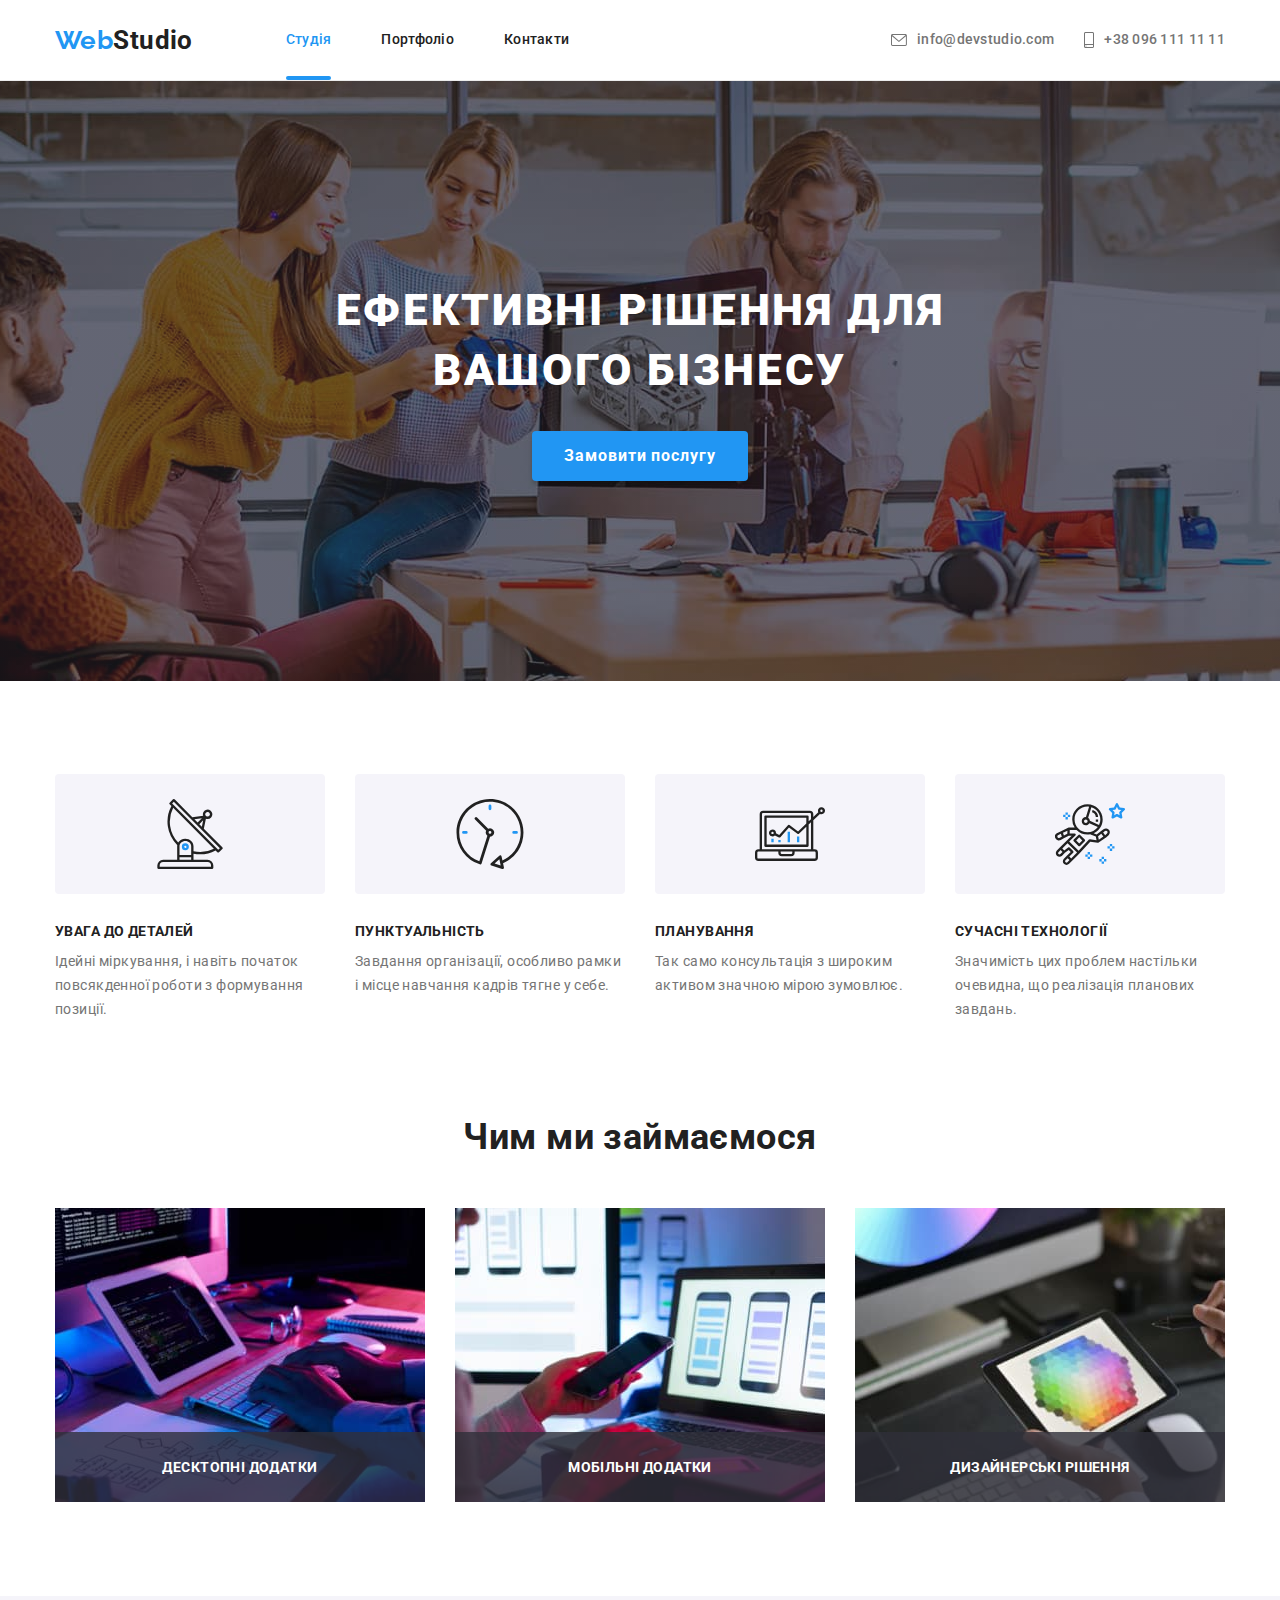
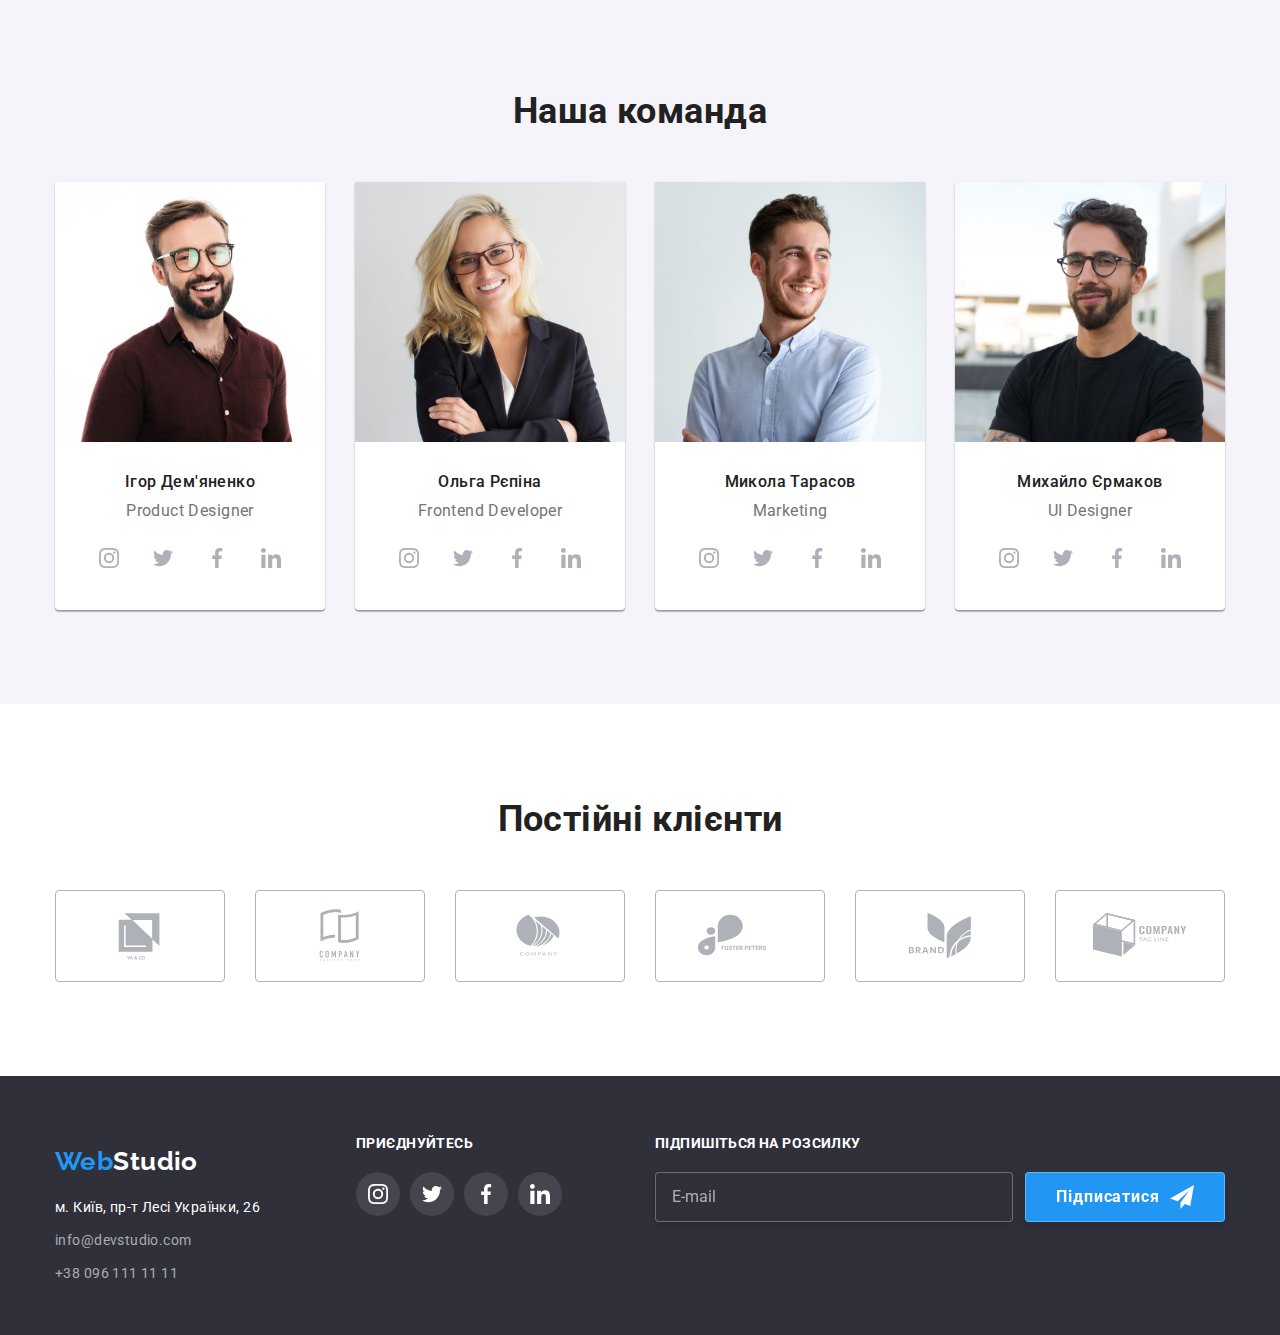
==== commit e6ab5cc8: "hw6 last" ====
--- a/index.html
+++ b/index.html
@@ -465,7 +465,7 @@
 
         <label class="form-label-name" for="user_phone">Телефон</label>
           <div class="form-input">
-            <input class="input-form-field" type="number" name="phone" id="user_phone" required>
+            <input class="input-form-field" type="tel" name="phone" id="user_phone" required>
             <svg class="form-icon" width="18px" height="18px">
               <use href="./images/icons.svg#icon-phone"></use>
             </svg>
--- a/css/styles.css
+++ b/css/styles.css
@@ -315,7 +315,8 @@
 }
 
 .form-label-name {
-    margin-bottom: 4px;
+    /* margin-bottom: 4px; */
+
     font-weight: 400;
     font-size: 12px;
     line-height: 1.17;
@@ -328,11 +329,12 @@
 }
 
 .input-form-field {
+    margin-top: 4px;
     padding: 0;
     padding-left: 42px;
     margin-bottom: 10px;
     width: 448px;
-    height: 48px;
+    height: 40px;
     border: 1px solid rgba(33, 33, 33, 0.2);
     border-radius: 4px;
     outline: transparent;
@@ -365,6 +367,7 @@
 .form-comment {
     padding: 12px 16px;
     margin: 0;
+    margin-top: 4px;
     margin-bottom: 20px;
     resize: none;
     width: 448px;
@@ -845,6 +848,7 @@
     font-weight: 700;
     font-size: 16px;
     line-height: 1.88;
+    letter-spacing: 0.06em;
     color: var(--primary-white-color);
     background-color: var(--accent-color);
     border: 1px solid rgba(255, 255, 255, 0.3);
